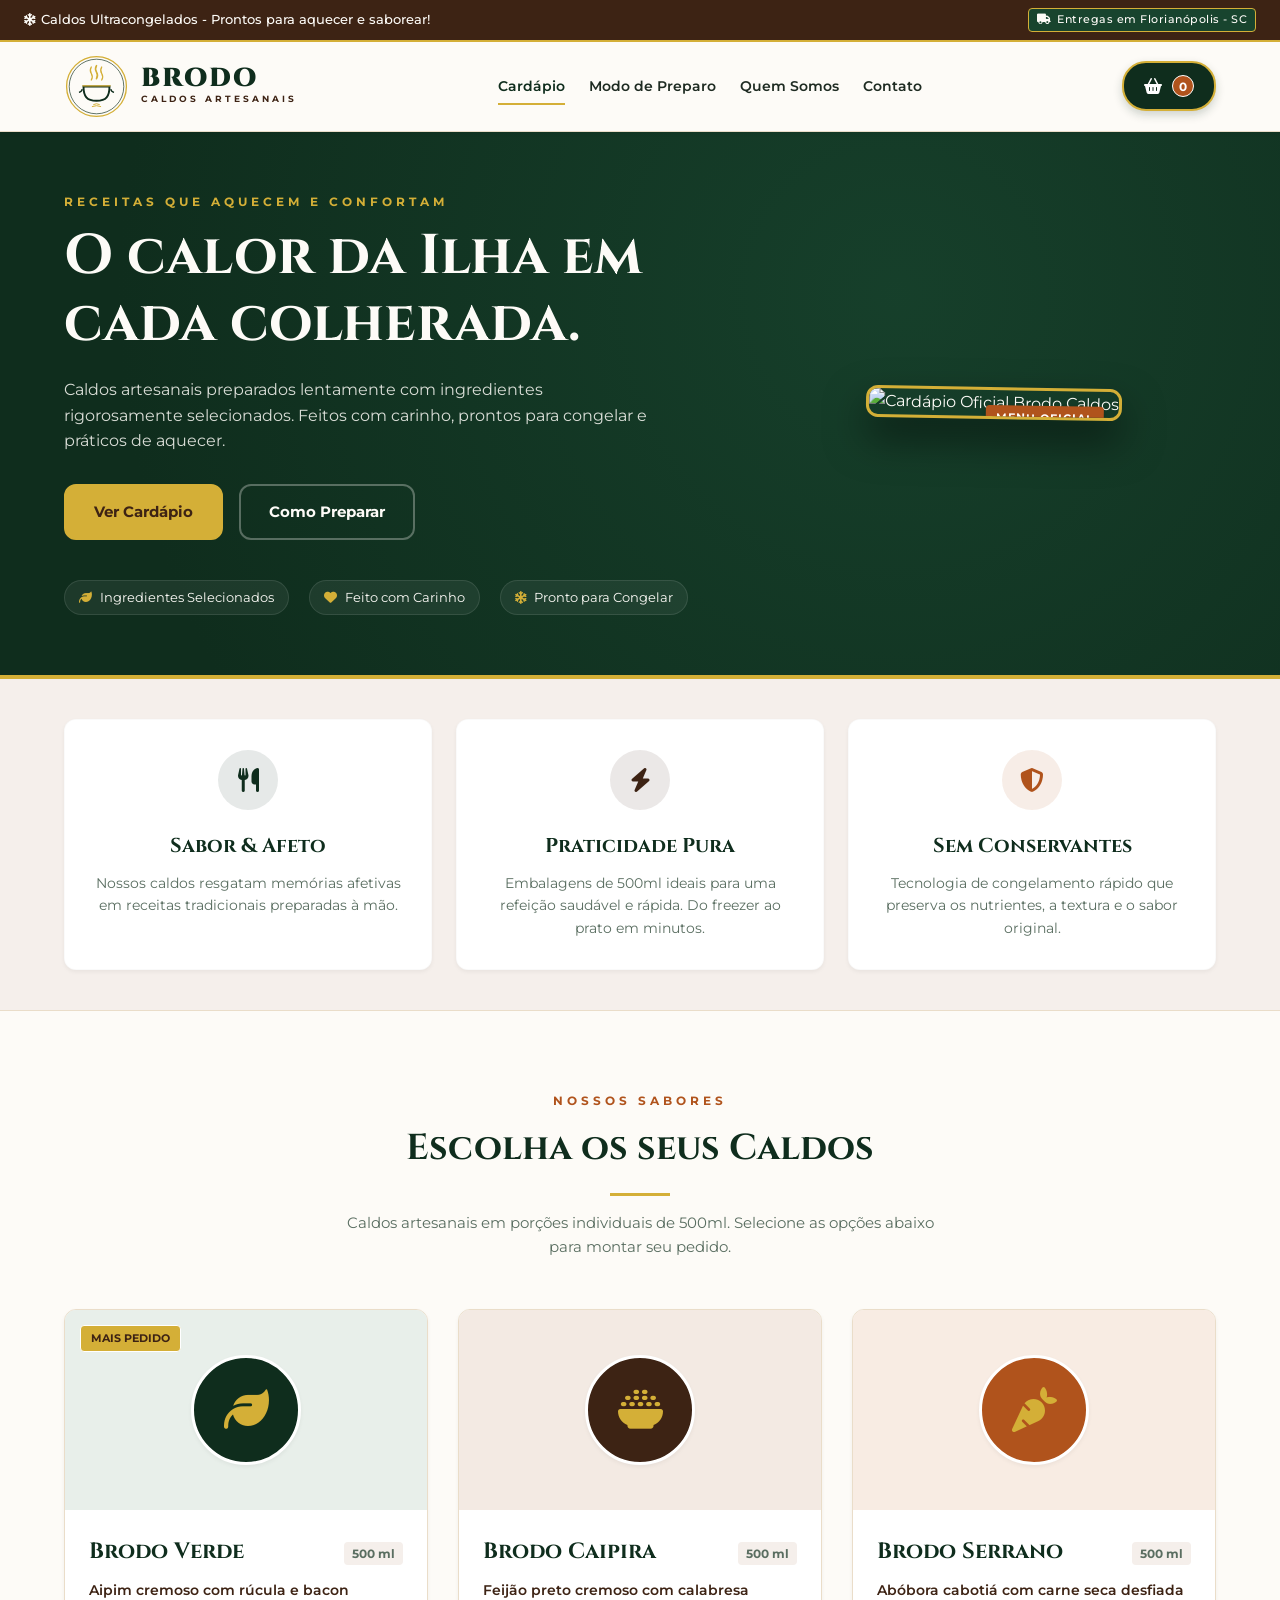
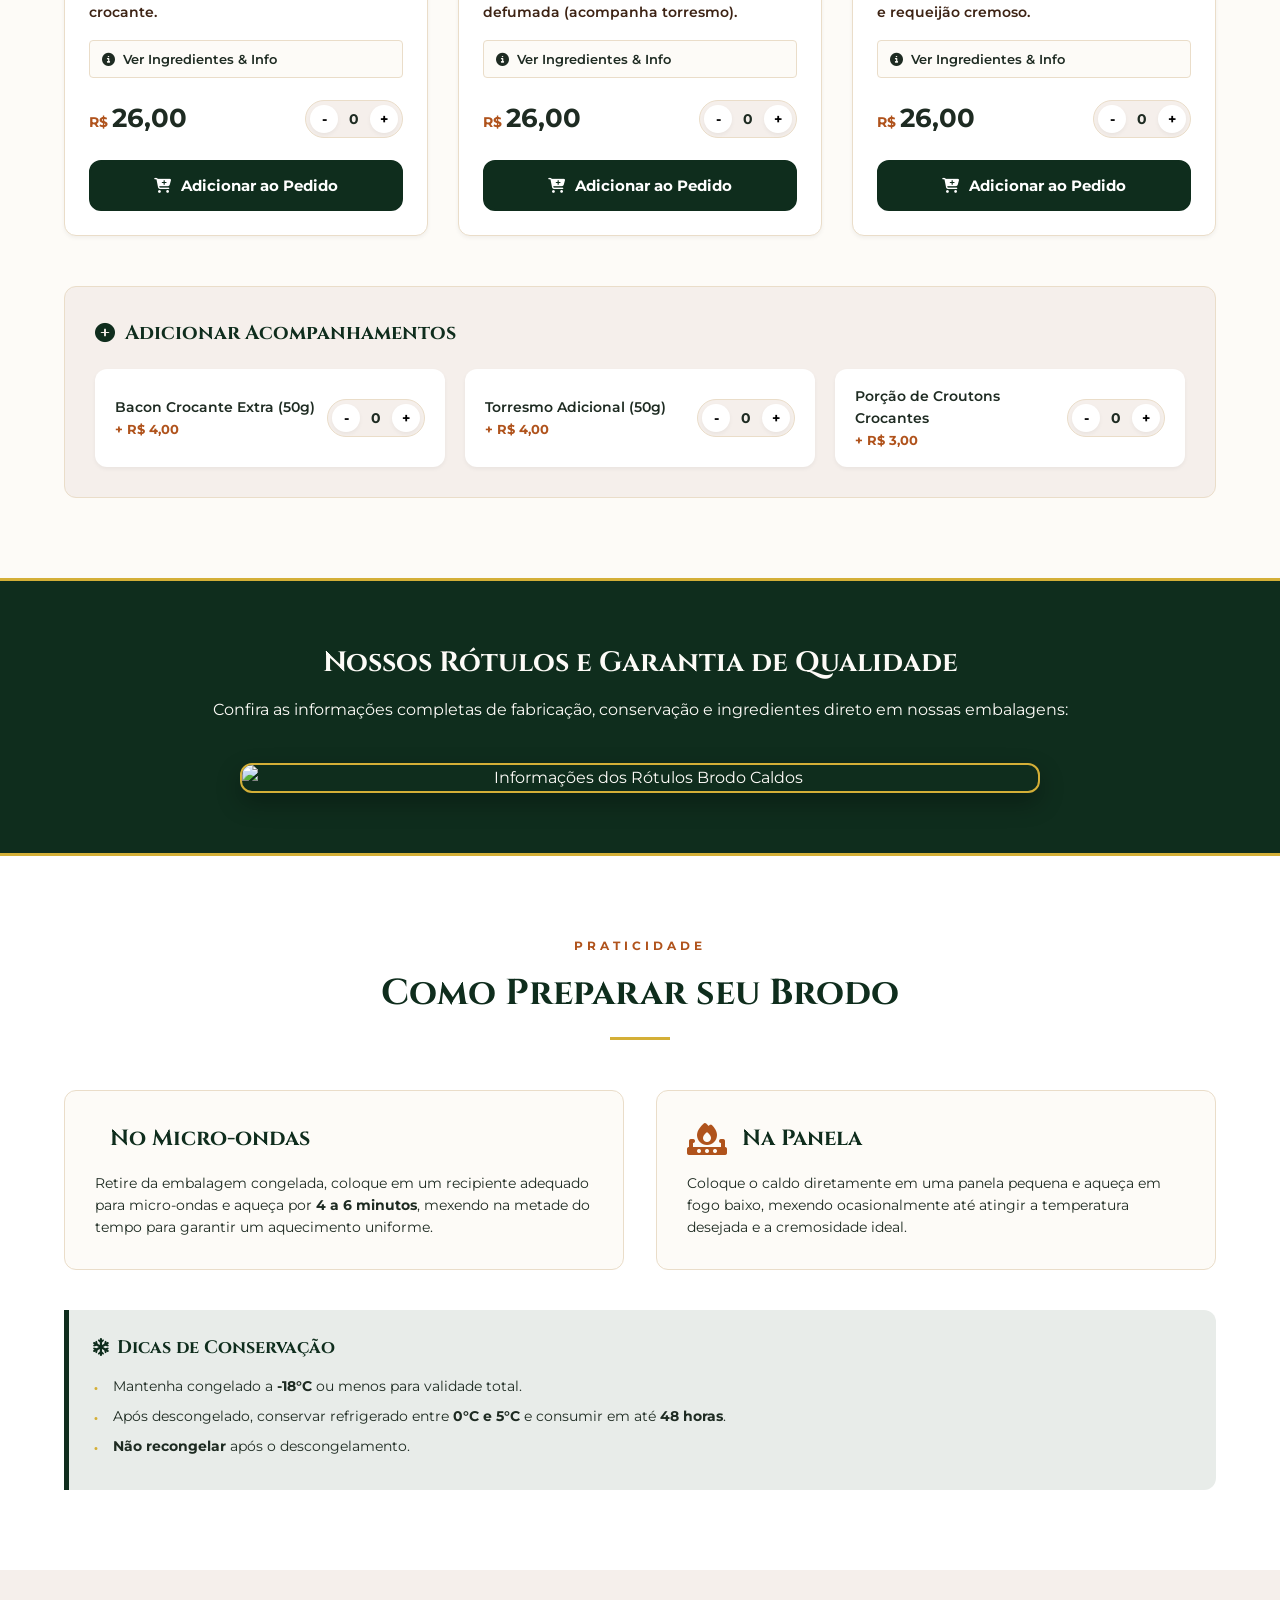
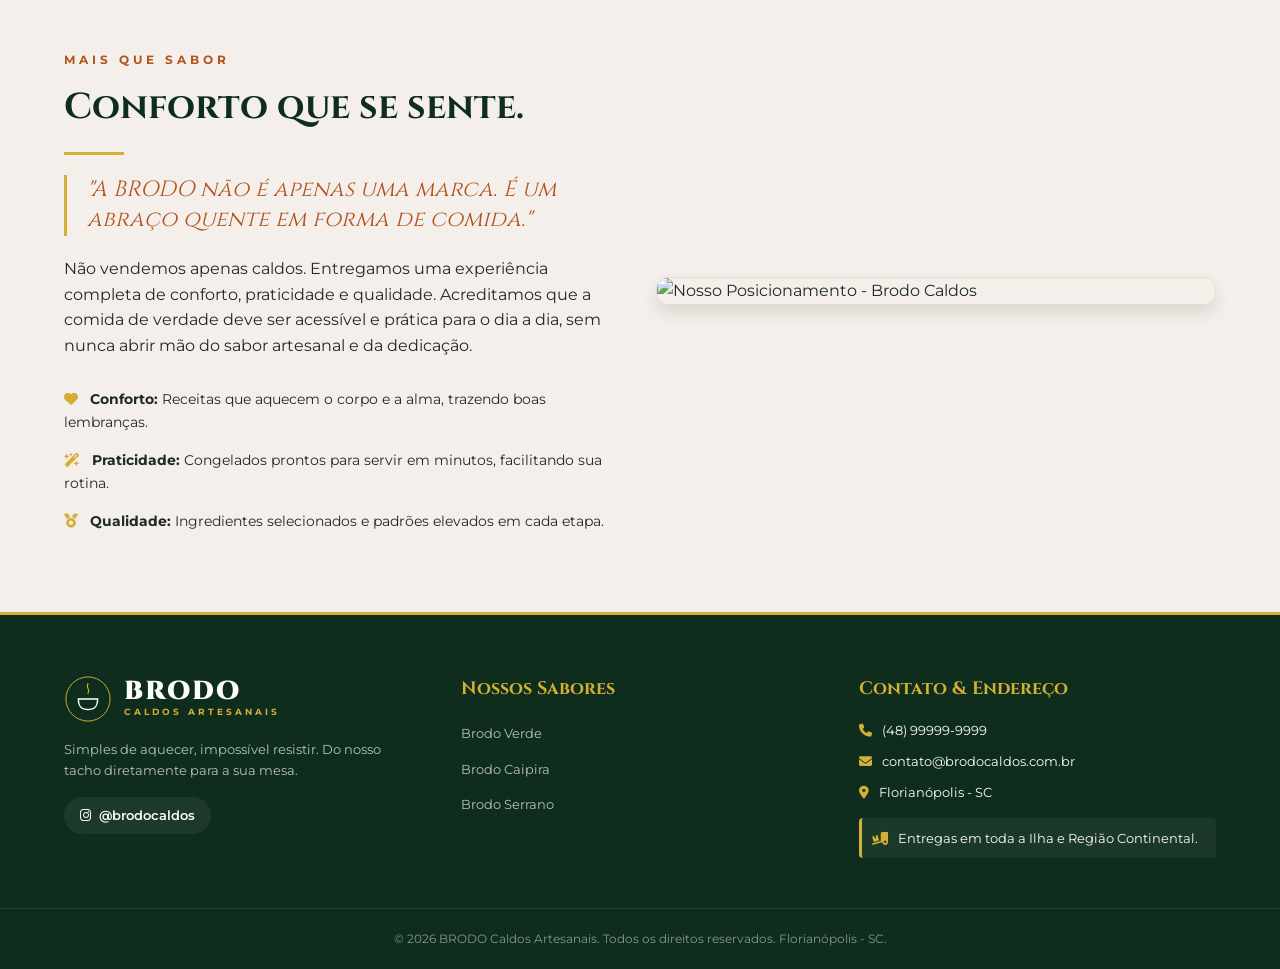
==== index.html @ f6fa57d0 "Add files via upload" ====
<!DOCTYPE html>
<html lang="pt-BR">
<head>
    <meta charset="UTF-8">
    <meta name="viewport" content="width=device-width, initial-scale=1.0">
    <meta name="description" content="BRODO Caldos Artesanais - O calor da Ilha em cada colherada. Faça seu pedido online e receba caldos deliciosos e artesanais em casa em Florianópolis/SC.">
    <title>BRODO | Caldos Artesanais - Pedidos via WhatsApp</title>
    
    <!-- Google Fonts: Cinzel para títulos elegantes e Montserrat para legibilidade -->
    <link rel="preconnect" href="https://fonts.googleapis.com">
    <link rel="preconnect" href="https://fonts.gstatic.com" crossorigin>
    <link href="https://fonts.googleapis.com/css2?family=Cinzel:wght@500;700;900&family=Montserrat:wght@300;400;500;600;700&display=swap" rel="stylesheet">
    
    <!-- Font Awesome Icons -->
    <link rel="stylesheet" href="https://cdnjs.cloudflare.com/ajax/libs/font-awesome/6.4.0/css/all.min.css">
    
    <!-- Custom CSS -->
    <link rel="stylesheet" href="style.css">
</head>
<body>

    <!-- Top Banner Informativo -->
    <div class="top-banner">
        <span><i class="fa-solid fa-snowflake"></i> Caldos Ultracongelados - Prontos para aquecer e saborear!</span>
        <span class="delivery-badge"><i class="fa-solid fa-truck"></i> Entregas em Florianópolis - SC</span>
    </div>

    <!-- Header Principal -->
    <header class="main-header">
        <div class="container header-container">
            <div class="logo-container">
                <!-- SVG Logo inspirado na Identidade Visual original -->
                <svg class="brand-logo-svg" viewBox="0 0 100 100" xmlns="http://www.w3.org/2000/svg">
                    <circle cx="50" cy="50" r="46" fill="none" stroke="#D4AF37" stroke-width="2"/>
                    <circle cx="50" cy="50" r="42" fill="none" stroke="#0F2D1D" stroke-width="1"/>
                    <!-- Desenho da tigela de sopa -->
                    <path d="M 30 50 Q 50 50 70 50 C 70 65 65 72 50 72 C 35 72 30 65 30 50 Z" fill="none" stroke="#0F2D1D" stroke-width="3"/>
                    <path d="M 28 48 L 72 48 Q 72 50 70 50 L 30 50 Q 28 50 28 48 Z" fill="#D4AF37"/>
                    <!-- Alças da tigela -->
                    <path d="M 28 54 A 6 6 0 0 1 23 59" fill="none" stroke="#0F2D1D" stroke-width="2"/>
                    <path d="M 72 54 A 6 6 0 0 0 77 59" fill="none" stroke="#0F2D1D" stroke-width="2"/>
                    <!-- Vapor da sopa -->
                    <path d="M 42 40 Q 45 35 42 30 Q 39 25 42 20" fill="none" stroke="#D4AF37" stroke-width="2" stroke-linecap="round"/>
                    <path d="M 50 38 Q 53 33 50 28 Q 47 23 50 18" fill="none" stroke="#D4AF37" stroke-width="2.5" stroke-linecap="round"/>
                    <path d="M 58 40 Q 61 35 58 30 Q 55 25 58 20" fill="none" stroke="#D4AF37" stroke-width="2" stroke-linecap="round"/>
                    <!-- Folhinhas de tempero embaixo da tigela -->
                    <path d="M 45 78 Q 50 75 55 78" fill="none" stroke="#D4AF37" stroke-width="1.5"/>
                    <path d="M 43 81 Q 50 78 57 81" fill="none" stroke="#D4AF37" stroke-width="1.5"/>
                </svg>
                <div class="brand-text">
                    <h1 class="brand-title">BRODO</h1>
                    <span class="brand-subtitle">CALDOS ARTESANAIS</span>
                </div>
            </div>
            <nav class="main-nav">
                <a href="#cardapio" class="nav-link active">Cardápio</a>
                <a href="#como-preparar" class="nav-link">Modo de Preparo</a>
                <a href="#nosso-posicionamento" class="nav-link">Quem Somos</a>
                <a href="#contato" class="nav-link">Contato</a>
            </nav>
            <div class="cart-trigger-container">
                <button id="cart-toggle-btn" class="cart-btn" aria-label="Abrir carrinho">
                    <i class="fa-solid fa-basket-shopping"></i>
                    <span class="cart-count" id="cart-badge-count">0</span>
                </button>
            </div>
        </div>
    </header>

    <!-- Hero Section -->
    <section class="hero-section">
        <div class="hero-overlay"></div>
        <div class="container hero-container">
            <div class="hero-content">
                <span class="hero-tag">RECEITAS QUE AQUECEM E CONFORTAM</span>
                <h2 class="hero-title">O calor da Ilha em cada colherada.</h2>
                <p class="hero-desc">Caldos artesanais preparados lentamente com ingredientes rigorosamente selecionados. Feitos com carinho, prontos para congelar e práticos de aquecer.</p>
                <div class="hero-actions">
                    <a href="#cardapio" class="btn btn-primary btn-large">Ver Cardápio</a>
                    <a href="#como-preparar" class="btn btn-secondary btn-large">Como Preparar</a>
                </div>
                <div class="hero-features">
                    <div class="feature-badge">
                        <i class="fa-solid fa-leaf"></i>
                        <span>Ingredientes Selecionados</span>
                    </div>
                    <div class="feature-badge">
                        <i class="fa-solid fa-heart"></i>
                        <span>Feito com Carinho</span>
                    </div>
                    <div class="feature-badge">
                        <i class="fa-solid fa-snowflake"></i>
                        <span>Pronto para Congelar</span>
                    </div>
                </div>
            </div>
            <div class="hero-image-wrapper">
                <!-- Exibe o lindo folheto do menu do projeto -->
                <div class="menu-flyer-card">
                    <img src="file_00000000af68720e82836302dfd579e9.png" alt="Cardápio Oficial Brodo Caldos" class="menu-flyer-img">
                    <div class="flyer-badge">Menu Oficial</div>
                </div>
            </div>
        </div>
    </section>

    <!-- Seção de Destaques Rápidos -->
    <section class="highlights-section">
        <div class="container grid-3">
            <div class="highlight-item">
                <div class="highlight-icon green">
                    <i class="fa-solid fa-utensils"></i>
                </div>
                <h3>Sabor & Afeto</h3>
                <p>Nossos caldos resgatam memórias afetivas em receitas tradicionais preparadas à mão.</p>
            </div>
            <div class="highlight-item">
                <div class="highlight-icon brown">
                    <i class="fa-solid fa-bolt"></i>
                </div>
                <h3>Praticidade Pura</h3>
                <p>Embalagens de 500ml ideais para uma refeição saudável e rápida. Do freezer ao prato em minutos.</p>
            </div>
            <div class="highlight-item">
                <div class="highlight-icon terracotta">
                    <i class="fa-solid fa-shield-halved"></i>
                </div>
                <h3>Sem Conservantes</h3>
                <p>Tecnologia de congelamento rápido que preserva os nutrientes, a textura e o sabor original.</p>
            </div>
        </div>
    </section>

    <!-- Cardápio Section -->
    <section id="cardapio" class="cardapio-section">
        <div class="container">
            <div class="section-header">
                <span class="section-subtitle">NOSSOS SABORES</span>
                <h2 class="section-title">Escolha os seus Caldos</h2>
                <div class="section-divider"></div>
                <p class="section-desc">Caldos artesanais em porções individuais de 500ml. Selecione as opções abaixo para montar seu pedido.</p>
            </div>

            <!-- Lista de Produtos -->
            <div class="products-grid">
                
                <!-- PRODUTO 1: BRODO VERDE -->
                <article class="product-card flavor-verde" id="product-verde">
                    <div class="product-badge">Mais Pedido</div>
                    <div class="product-image-container">
                        <!-- Imagem do caldo verde recortada a partir da folha do menu ou placeholder estilizado -->
                        <div class="soup-bowl-circle verde">
                            <i class="fa-solid fa-leaf"></i>
                        </div>
                    </div>
                    <div class="product-content">
                        <div class="product-header">
                            <h3 class="product-title">Brodo Verde</h3>
                            <span class="product-volume">500 ml</span>
                        </div>
                        <p class="product-tagline">Aipim cremoso com rúcula e bacon crocante.</p>
                        
                        <div class="accordion-info">
                            <details>
                                <summary><i class="fa-solid fa-circle-info"></i> Ver Ingredientes & Info</summary>
                                <div class="details-content">
                                    <p><strong>Ingredientes:</strong> Aipim, rúcula, bacon, cebola, alho, caldo de legumes, creme de leite, manteiga, sal, pimenta-do-reino e noz-moscada.</p>
                                    <p class="allergen-warning"><strong>ALÉRGICOS:</strong> Contém leite e derivados. Pode conter glúten, soja e aipo.</p>
                                </div>
                            </details>
                        </div>

                        <div class="product-footer">
                            <div class="product-price">
                                <span class="currency">R$</span>
                                <span class="price-value" id="price-value-verde">26,00</span>
                            </div>
                            <div class="quantity-selector-container">
                                <button class="qty-btn minus" onclick="changeQuantity('verde', -1)" aria-label="Diminuir quantidade">-</button>
                                <span class="qty-display" id="qty-verde">0</span>
                                <button class="qty-btn plus" onclick="changeQuantity('verde', 1)" aria-label="Aumentar quantidade">+</button>
                            </div>
                        </div>
                        <button class="btn btn-add-cart btn-block" onclick="addToCart('verde')" id="btn-add-verde">
                            <i class="fa-solid fa-cart-plus"></i> Adicionar ao Pedido
                        </button>
                    </div>
                </article>

                <!-- PRODUTO 2: BRODO CAIPIRA -->
                <article class="product-card flavor-caipira" id="product-caipira">
                    <div class="product-image-container">
                        <div class="soup-bowl-circle caipira">
                            <i class="fa-solid fa-bowl-rice"></i>
                        </div>
                    </div>
                    <div class="product-content">
                        <div class="product-header">
                            <h3 class="product-title">Brodo Caipira</h3>
                            <span class="product-volume">500 ml</span>
                        </div>
                        <p class="product-tagline">Feijão preto cremoso com calabresa defumada (acompanha torresmo).</p>
                        
                        <div class="accordion-info">
                            <details>
                                <summary><i class="fa-solid fa-circle-info"></i> Ver Ingredientes & Info</summary>
                                <div class="details-content">
                                    <p><strong>Ingredientes:</strong> Feijão preto, calabresa defumada, bacon, cebola, alho, caldo de feijão, sal, louro e cheiro-verde. Acompanha pacote com torresmo crocante.</p>
                                    <p class="allergen-warning"><strong>ALÉRGICOS:</strong> Pode conter glúten, soja e aipo.</p>
                                </div>
                            </details>
                        </div>

                        <div class="product-footer">
                            <div class="product-price">
                                <span class="currency">R$</span>
                                <span class="price-value" id="price-value-caipira">26,00</span>
                            </div>
                            <div class="quantity-selector-container">
                                <button class="qty-btn minus" onclick="changeQuantity('caipira', -1)" aria-label="Diminuir quantidade">-</button>
                                <span class="qty-display" id="qty-caipira">0</span>
                                <button class="qty-btn plus" onclick="changeQuantity('caipira', 1)" aria-label="Aumentar quantidade">+</button>
                            </div>
                        </div>
                        <button class="btn btn-add-cart btn-block" onclick="addToCart('caipira')" id="btn-add-caipira">
                            <i class="fa-solid fa-cart-plus"></i> Adicionar ao Pedido
                        </button>
                    </div>
                </article>

                <!-- PRODUTO 3: BRODO SERRANO -->
                <article class="product-card flavor-serrano" id="product-serrano">
                    <div class="product-image-container">
                        <div class="soup-bowl-circle serrano">
                            <i class="fa-solid fa-carrot"></i>
                        </div>
                    </div>
                    <div class="product-content">
                        <div class="product-header">
                            <h3 class="product-title">Brodo Serrano</h3>
                            <span class="product-volume">500 ml</span>
                        </div>
                        <p class="product-tagline">Abóbora cabotiá com carne seca desfiada e requeijão cremoso.</p>
                        
                        <div class="accordion-info">
                            <details>
                                <summary><i class="fa-solid fa-circle-info"></i> Ver Ingredientes & Info</summary>
                                <div class="details-content">
                                    <p><strong>Ingredientes:</strong> Abóbora cabotiá, carne seca, cebola, alho, requeijão cremoso, manteiga, sal, pimenta-do-reino e noz-moscada.</p>
                                    <p class="allergen-warning"><strong>ALÉRGICOS:</strong> Contém leite e derivados. Pode conter glúten, soja e aipo.</p>
                                </div>
                            </details>
                        </div>

                        <div class="product-footer">
                            <div class="product-price">
                                <span class="currency">R$</span>
                                <span class="price-value" id="price-value-serrano">26,00</span>
                            </div>
                            <div class="quantity-selector-container">
                                <button class="qty-btn minus" onclick="changeQuantity('serrano', -1)" aria-label="Diminuir quantidade">-</button>
                                <span class="qty-display" id="qty-serrano">0</span>
                                <button class="qty-btn plus" onclick="changeQuantity('serrano', 1)" aria-label="Aumentar quantidade">+</button>
                            </div>
                        </div>
                        <button class="btn btn-add-cart btn-block" onclick="addToCart('serrano')" id="btn-add-serrano">
                            <i class="fa-solid fa-cart-plus"></i> Adicionar ao Pedido
                        </button>
                    </div>
                </article>

            </div>

            <!-- Acompanhamentos Extra -->
            <div class="extras-container">
                <h3 class="extras-title"><i class="fa-solid fa-circle-plus"></i> Adicionar Acompanhamentos</h3>
                <div class="extras-grid">
                    <div class="extra-item">
                        <div class="extra-info">
                            <span class="extra-name">Bacon Crocante Extra (50g)</span>
                            <span class="extra-price">+ R$ 4,00</span>
                        </div>
                        <div class="quantity-selector-container">
                            <button class="qty-btn minus" onclick="changeExtraQuantity('bacon', -1)">-</button>
                            <span class="qty-display" id="qty-extra-bacon">0</span>
                            <button class="qty-btn plus" onclick="changeExtraQuantity('bacon', 1)">+</button>
                        </div>
                    </div>
                    <div class="extra-item">
                        <div class="extra-info">
                            <span class="extra-name">Torresmo Adicional (50g)</span>
                            <span class="extra-price">+ R$ 4,00</span>
                        </div>
                        <div class="quantity-selector-container">
                            <button class="qty-btn minus" onclick="changeExtraQuantity('torresmo', -1)">-</button>
                            <span class="qty-display" id="qty-extra-torresmo">0</span>
                            <button class="qty-btn plus" onclick="changeExtraQuantity('torresmo', 1)">+</button>
                        </div>
                    </div>
                    <div class="extra-item">
                        <div class="extra-info">
                            <span class="extra-name">Porção de Croutons Crocantes</span>
                            <span class="extra-price">+ R$ 3,00</span>
                        </div>
                        <div class="quantity-selector-container">
                            <button class="qty-btn minus" onclick="changeExtraQuantity('croutons', -1)">-</button>
                            <span class="qty-display" id="qty-extra-croutons">0</span>
                            <button class="qty-btn plus" onclick="changeExtraQuantity('croutons', 1)">+</button>
                        </div>
                    </div>
                </div>
            </div>
        </div>
    </section>

    <!-- Banner de Rótulo Completo -->
    <section class="banner-labels-section">
        <div class="container text-center">
            <h2 class="labels-section-title">Nossos Rótulos e Garantia de Qualidade</h2>
            <p>Confira as informações completas de fabricação, conservação e ingredientes direto em nossas embalagens:</p>
            <div class="labels-img-container">
                <img src="file_000000005724720e8471ec11d17ee8c4.png" alt="Informações dos Rótulos Brodo Caldos" class="labels-large-img">
            </div>
        </div>
    </section>

    <!-- Modo de Preparo Section -->
    <section id="como-preparar" class="preparo-section">
        <div class="container">
            <div class="section-header">
                <span class="section-subtitle">PRATICIDADE</span>
                <h2 class="section-title">Como Preparar seu Brodo</h2>
                <div class="section-divider"></div>
            </div>
            
            <div class="grid-2 preparo-grid">
                <div class="preparo-card">
                    <div class="preparo-header">
                        <i class="fa-solid fa-microchip-play preparo-icon"></i>
                        <h3>No Micro-ondas</h3>
                    </div>
                    <p class="preparo-desc">Retire da embalagem congelada, coloque em um recipiente adequado para micro-ondas e aqueça por <strong>4 a 6 minutos</strong>, mexendo na metade do tempo para garantir um aquecimento uniforme.</p>
                </div>
                <div class="preparo-card">
                    <div class="preparo-header">
                        <i class="fa-solid fa-fire-burner preparo-icon"></i>
                        <h3>Na Panela</h3>
                    </div>
                    <p class="preparo-desc">Coloque o caldo diretamente em uma panela pequena e aqueça em fogo baixo, mexendo ocasionalmente até atingir a temperatura desejada e a cremosidade ideal.</p>
                </div>
            </div>

            <div class="conservacao-box">
                <h4><i class="fa-solid fa-snowflake"></i> Dicas de Conservação</h4>
                <ul>
                    <li>Mantenha congelado a <strong>-18°C</strong> ou menos para validade total.</li>
                    <li>Após descongelado, conservar refrigerado entre <strong>0°C e 5°C</strong> e consumir em até <strong>48 horas</strong>.</li>
                    <li><strong>Não recongelar</strong> após o descongelamento.</li>
                </ul>
            </div>
        </div>
    </section>

    <!-- Nosso Posicionamento Section (Quem Somos) -->
    <section id="nosso-posicionamento" class="posicionamento-section">
        <div class="container grid-2 align-center">
            <div class="posicionamento-text">
                <span class="section-subtitle">MAIS QUE SABOR</span>
                <h2 class="section-title">Conforto que se sente.</h2>
                <div class="section-divider left"></div>
                <blockquote>
                    "A BRODO não é apenas uma marca. É um abraço quente em forma de comida."
                </blockquote>
                <p>Não vendemos apenas caldos. Entregamos uma experiência completa de conforto, praticidade e qualidade. Acreditamos que a comida de verdade deve ser acessível e prática para o dia a dia, sem nunca abrir mão do sabor artesanal e da dedicação.</p>
                
                <div class="posicionamento-pilares">
                    <div class="pilar">
                        <i class="fa-solid fa-heart"></i>
                        <strong>Conforto:</strong> Receitas que aquecem o corpo e a alma, trazendo boas lembranças.
                    </div>
                    <div class="pilar">
                        <i class="fa-solid fa-wand-magic-sparkles"></i>
                        <strong>Praticidade:</strong> Congelados prontos para servir em minutos, facilitando sua rotina.
                    </div>
                    <div class="pilar">
                        <i class="fa-solid fa-medal"></i>
                        <strong>Qualidade:</strong> Ingredientes selecionados e padrões elevados em cada etapa.
                    </div>
                </div>
            </div>
            <div class="posicionamento-image-container">
                <img src="file_000000002c94720e82618d7811e82ec4.png" alt="Nosso Posicionamento - Brodo Caldos" class="brand-book-page-img">
            </div>
        </div>
    </section>

    <!-- Footer / Contato -->
    <footer id="contato" class="main-footer">
        <div class="container footer-grid">
            <div class="footer-brand">
                <div class="logo-container">
                    <svg class="brand-logo-svg small" viewBox="0 0 100 100">
                        <circle cx="50" cy="50" r="46" fill="none" stroke="#D4AF37" stroke-width="2"/>
                        <path d="M 30 50 Q 50 50 70 50 C 70 65 65 72 50 72 C 35 72 30 65 30 50 Z" fill="none" stroke="#ffffff" stroke-width="3"/>
                        <path d="M 50 38 Q 53 33 50 28 Q 47 23 50 18" fill="none" stroke="#D4AF37" stroke-width="2.5" stroke-linecap="round"/>
                    </svg>
                    <div class="brand-text">
                        <h4 class="brand-title text-white">BRODO</h4>
                        <span class="brand-subtitle text-gold">CALDOS ARTESANAIS</span>
                    </div>
                </div>
                <p class="footer-about">Simples de aquecer, impossível resistir. Do nosso tacho diretamente para a sua mesa.</p>
                <div class="social-links">
                    <a href="https://instagram.com/brodocaldos" target="_blank" aria-label="Instagram"><i class="fa-brands fa-instagram"></i> @brodocaldos</a>
                </div>
            </div>
            
            <div class="footer-links">
                <h4>Nossos Sabores</h4>
                <ul>
                    <li><a href="#cardapio">Brodo Verde</a></li>
                    <li><a href="#cardapio">Brodo Caipira</a></li>
                    <li><a href="#cardapio">Brodo Serrano</a></li>
                </ul>
            </div>

            <div class="footer-contact">
                <h4>Contato & Endereço</h4>
                <p><i class="fa-solid fa-phone text-gold"></i> (48) 99999-9999</p>
                <p><i class="fa-solid fa-envelope text-gold"></i> contato@brodocaldos.com.br</p>
                <p><i class="fa-solid fa-location-dot text-gold"></i> Florianópolis - SC</p>
                <p class="footer-taxa-info"><i class="fa-solid fa-truck-ramp-box text-gold"></i> Entregas em toda a Ilha e Região Continental.</p>
            </div>
        </div>
        <div class="footer-bottom">
            <p>&copy; 2026 BRODO Caldos Artesanais. Todos os direitos reservados. Florianópolis - SC.</p>
        </div>
    </footer>

    <!-- CARRINHO LATERAL (DRAWER) -->
    <div id="cart-drawer" class="cart-drawer">
        <div class="cart-drawer-overlay" onclick="toggleCartDrawer()"></div>
        <div class="cart-drawer-content">
            <div class="cart-drawer-header">
                <h3>Seu Pedido</h3>
                <button class="close-cart-btn" onclick="toggleCartDrawer()" aria-label="Fechar carrinho">&times;</button>
            </div>
            
            <div class="cart-drawer-body">
                <!-- Lista de Itens no Carrinho -->
                <div id="cart-items-list" class="cart-items-list">
                    <!-- Gerado dinamicamente via JS -->
                    <div class="empty-cart-message">
                        <i class="fa-solid fa-basket-shopping"></i>
                        <p>Seu carrinho está vazio.</p>
                        <a href="#cardapio" class="btn btn-primary" onclick="toggleCartDrawer()">Escolher Caldos</a>
                    </div>
                </div>

                <!-- Resumo de Valores -->
                <div class="cart-summary" id="cart-summary-section" style="display: none;">
                    <div class="summary-row">
                        <span>Subtotal dos Caldos</span>
                        <span id="summary-subtotal">R$ 0,00</span>
                    </div>
                    <div class="summary-row" id="summary-extras-row" style="display: none;">
                        <span>Acompanhamentos</span>
                        <span id="summary-extras">R$ 0,00</span>
                    </div>
                    <div class="summary-row delivery-row">
                        <span>Taxa de Entrega</span>
                        <span id="summary-delivery-tax" class="text-gold">A combinar</span>
                    </div>
                    <div class="summary-row total-row">
                        <span>Total Geral</span>
                        <span id="summary-total" class="text-white">R$ 0,00</span>
                    </div>
                    
                    <!-- Desconto no Pix -->
                    <div class="pix-discount-notice">
                        <i class="fa-solid fa-percent text-gold"></i> Pague com Pix e ganhe 5% de desconto! (Valor final: <strong id="pix-total">R$ 0,00</strong>)
                    </div>
                </div>

                <!-- Formulário de Checkout -->
                <form id="checkout-form" class="checkout-form" style="display: none;" onsubmit="submitOrder(event)">
                    <h4>Informações do Pedido</h4>
                    
                    <div class="form-group">
                        <label for="client-name">Seu Nome *</label>
                        <input type="text" id="client-name" class="form-control" required placeholder="Digite seu nome completo">
                    </div>

                    <div class="form-group">
                        <label for="client-phone">WhatsApp de Contato *</label>
                        <input type="tel" id="client-phone" class="form-control" required placeholder="(48) 99999-9999">
                    </div>

                    <div class="form-group">
                        <label>Tipo de Retirada/Entrega *</label>
                        <div class="radio-group-toggle">
                            <input type="radio" id="delivery-type-delivery" name="delivery-type" value="delivery" checked onchange="toggleDeliveryFields(true)">
                            <label for="delivery-type-delivery"><i class="fa-solid fa-truck"></i> Delivery</label>
                            
                            <input type="radio" id="delivery-type-pickup" name="delivery-type" value="pickup" onchange="toggleDeliveryFields(false)">
                            <label for="delivery-type-pickup"><i class="fa-solid fa-store"></i> Retirada</label>
                        </div>
                    </div>

                    <!-- Campos de Endereço (Ocultados se for Retirada) -->
                    <div id="address-fields" class="address-fields">
                        <div class="form-group">
                            <label for="address-street">Rua e Número *</label>
                            <input type="text" id="address-street" class="form-control" placeholder="Rua das Palmeiras, 123">
                        </div>
                        <div class="form-row">
                            <div class="form-group col-6">
                                <label for="address-bairro">Bairro *</label>
                                <input type="text" id="address-bairro" class="form-control" placeholder="Centro">
                            </div>
                            <div class="form-group col-6">
                                <label for="address-complement">Complemento</label>
                                <input type="text" id="address-complement" class="form-control" placeholder="Apto 202">
                            </div>
                        </div>
                        <div class="form-group">
                            <label for="address-ref">Ponto de Referência</label>
                            <input type="text" id="address-ref" class="form-control" placeholder="Próximo ao supermercado X">
                        </div>
                    </div>

                    <!-- Campo de Retirada Informativo -->
                    <div id="pickup-info" class="pickup-info" style="display: none;">
                        <p><i class="fa-solid fa-location-dot text-gold"></i> <strong>Endereço para Retirada:</strong></p>
                        <p class="pickup-address">Centro, Florianópolis - SC.<br><span class="pickup-note">O endereço completo e horário para retirada serão informados após a confirmação do pedido no WhatsApp.</span></p>
                    </div>

                    <div class="form-group">
                        <label for="payment-method">Forma de Pagamento *</label>
                        <select id="payment-method" class="form-control" required onchange="handlePaymentChange()">
                            <option value="pix">Pix (5% Desconto)</option>
                            <option value="credito">Cartão de Crédito</option>
                            <option value="debito">Cartão de Débito</option>
                            <option value="dinheiro">Dinheiro</option>
                        </select>
                    </div>

                    <!-- Campo de Troco se for Dinheiro -->
                    <div id="troco-field" class="form-group" style="display: none;">
                        <label for="troco-value">Precisa de troco para quanto?</label>
                        <input type="text" id="troco-value" class="form-control" placeholder="Ex: R$ 100,00">
                    </div>

                    <div class="form-group">
                        <label for="order-notes">Observações do Pedido</label>
                        <textarea id="order-notes" class="form-control" rows="2" placeholder="Ex: Tirar coentro, embalar separado, etc."></textarea>
                    </div>

                    <button type="submit" class="btn btn-whatsapp-submit btn-block">
                        <i class="fa-brands fa-whatsapp"></i> Finalizar Pedido pelo WhatsApp
                    </button>
                </form>
            </div>
        </div>
    </div>

    <!-- Script principal -->
    <script src="app.js"></script>
</body>
</html>
---- style.css ----
/* CSS Principal - Brodo Caldos Artesanais */

/* 1. Definição do Sistema de Design (Tokens de Estilo) */
:root {
    --color-moss-green: #0F2D1D;
    --color-moss-green-rgb: 15, 45, 29;
    --color-moss-green-light: #18442E;
    
    --color-brown: #3D2314;
    --color-brown-light: #4E2F1C;
    
    --color-terracotta: #B0531C;
    --color-terracotta-light: #C76426;
    
    --color-cream-light: #FDFBF7;
    --color-cream-medium: #F5EFEB;
    --color-cream-dark: #EADDC9;
    
    --color-gold: #D4AF37;
    --color-gold-light: #E6C555;
    
    --color-text-dark: #1E2B22;
    --color-text-muted: #5A6E61;
    --color-white: #FFFFFF;
    
    --font-titles: 'Cinzel', serif;
    --font-body: 'Montserrat', sans-serif;
    
    --shadow-sm: 0 2px 4px rgba(0,0,0,0.05);
    --shadow-md: 0 8px 16px rgba(0,0,0,0.1);
    --shadow-lg: 0 16px 32px rgba(15, 45, 29, 0.15);
    
    --transition-smooth: all 0.3s cubic-bezier(0.4, 0, 0.2, 1);
    
    --border-radius-sm: 4px;
    --border-radius-md: 12px;
    --border-radius-lg: 24px;
    --border-radius-circle: 50%;
}

/* 2. Reset & Estilos Globais */
* {
    box-sizing: border-box;
    margin: 0;
    padding: 0;
}

html {
    scroll-behavior: smooth;
}

body {
    font-family: var(--font-body);
    background-color: var(--color-cream-light);
    color: var(--color-text-dark);
    line-height: 1.6;
    overflow-x: hidden;
}

.container {
    width: 100%;
    max-width: 1200px;
    margin: 0 auto;
    padding: 0 24px;
}

img {
    max-width: 100%;
    height: auto;
    display: block;
}

a {
    color: inherit;
    text-decoration: none;
    transition: var(--transition-smooth);
}

button {
    cursor: pointer;
    font-family: var(--font-body);
    border: none;
    outline: none;
    background: none;
    transition: var(--transition-smooth);
}

/* 3. Grid & Utilidades Layout */
.grid-2 {
    display: grid;
    grid-template-columns: 1fr;
    gap: 32px;
}

.grid-3 {
    display: grid;
    grid-template-columns: 1fr;
    gap: 24px;
}

.align-center {
    align-items: center;
}

.text-center {
    text-align: center;
}

.text-white { color: var(--color-white) !important; }
.text-gold { color: var(--color-gold) !important; }

/* 4. Top Banner */
.top-banner {
    background-color: var(--color-brown);
    color: var(--color-cream-light);
    font-size: 13px;
    font-weight: 500;
    padding: 8px 24px;
    display: flex;
    justify-content: space-between;
    align-items: center;
    flex-wrap: wrap;
    gap: 8px;
    border-bottom: 2px solid var(--color-gold);
    z-index: 100;
    position: relative;
}

.top-banner span {
    display: flex;
    align-items: center;
    gap: 6px;
}

.delivery-badge {
    background-color: var(--color-moss-green-light);
    padding: 2px 8px;
    border-radius: 4px;
    font-size: 11px;
    letter-spacing: 0.5px;
    border: 1px solid var(--color-gold);
}

/* 5. Header */
.main-header {
    background-color: rgba(253, 251, 247, 0.95);
    backdrop-filter: blur(10px);
    border-bottom: 1px solid var(--color-cream-dark);
    position: sticky;
    top: 0;
    z-index: 99;
    padding: 12px 0;
    box-shadow: var(--shadow-sm);
}

.header-container {
    display: flex;
    justify-content: space-between;
    align-items: center;
}

.logo-container {
    display: flex;
    align-items: center;
    gap: 12px;
}

.brand-logo-svg {
    width: 65px;
    height: 65px;
}

.brand-logo-svg.small {
    width: 48px;
    height: 48px;
}

.brand-text {
    display: flex;
    flex-direction: column;
}

.brand-title {
    font-family: var(--font-titles);
    font-size: 26px;
    font-weight: 900;
    letter-spacing: 2px;
    color: var(--color-moss-green);
    line-height: 1;
}

.brand-subtitle {
    font-size: 9px;
    font-weight: 700;
    letter-spacing: 3px;
    color: var(--color-brown);
}

.main-nav {
    display: none; /* Mobile first: oculto por padrão */
    gap: 24px;
}

.nav-link {
    font-size: 14px;
    font-weight: 600;
    color: var(--color-text-dark);
    padding: 8px 0;
    position: relative;
}

.nav-link:hover, .nav-link.active {
    color: var(--color-moss-green);
}

.nav-link::after {
    content: '';
    position: absolute;
    bottom: 0;
    left: 0;
    width: 0;
    height: 2px;
    background-color: var(--color-gold);
    transition: var(--transition-smooth);
}

.nav-link:hover::after, .nav-link.active::after {
    width: 100%;
}

.cart-btn {
    background-color: var(--color-moss-green);
    color: var(--color-white);
    padding: 12px 20px;
    border-radius: var(--border-radius-lg);
    font-size: 16px;
    display: flex;
    align-items: center;
    gap: 10px;
    border: 2px solid var(--color-gold);
    box-shadow: 0 4px 10px rgba(15, 45, 29, 0.2);
}

.cart-btn:hover {
    background-color: var(--color-moss-green-light);
    transform: translateY(-2px);
    box-shadow: 0 6px 15px rgba(15, 45, 29, 0.3);
}

.cart-count {
    background-color: var(--color-terracotta);
    color: var(--color-white);
    font-size: 12px;
    font-weight: 700;
    width: 22px;
    height: 22px;
    border-radius: var(--border-radius-circle);
    display: flex;
    align-items: center;
    justify-content: center;
    border: 1px solid var(--color-white);
}

/* 6. Hero Section */
.hero-section {
    position: relative;
    background-color: var(--color-moss-green);
    color: var(--color-cream-light);
    padding: 60px 0;
    overflow: hidden;
    border-bottom: 4px solid var(--color-gold);
}

.hero-overlay {
    position: absolute;
    top: 0;
    left: 0;
    width: 100%;
    height: 100%;
    background: radial-gradient(circle at 70% 30%, rgba(24, 68, 46, 0.8) 0%, rgba(15, 45, 29, 0.98) 80%);
    z-index: 1;
}

.hero-container {
    position: relative;
    z-index: 2;
    display: grid;
    grid-template-columns: 1fr;
    gap: 40px;
    align-items: center;
}

.hero-content {
    display: flex;
    flex-direction: column;
    justify-content: center;
}

.hero-tag {
    font-size: 12px;
    font-weight: 700;
    letter-spacing: 4px;
    color: var(--color-gold);
    margin-bottom: 12px;
}

.hero-title {
    font-family: var(--font-titles);
    font-size: 38px;
    line-height: 1.2;
    font-weight: 700;
    margin-bottom: 20px;
}

.hero-desc {
    font-size: 16px;
    color: rgba(253, 251, 247, 0.85);
    margin-bottom: 30px;
    max-width: 600px;
}

.hero-actions {
    display: flex;
    gap: 16px;
    flex-wrap: wrap;
    margin-bottom: 40px;
}

.btn {
    display: inline-flex;
    align-items: center;
    justify-content: center;
    padding: 14px 28px;
    border-radius: var(--border-radius-md);
    font-size: 15px;
    font-weight: 700;
    text-align: center;
    border: 2px solid transparent;
}

.btn-primary {
    background-color: var(--color-gold);
    color: var(--color-brown);
    border-color: var(--color-gold);
}

.btn-primary:hover {
    background-color: var(--color-gold-light);
    border-color: var(--color-gold-light);
    transform: translateY(-2px);
}

.btn-secondary {
    background-color: transparent;
    color: var(--color-cream-light);
    border-color: rgba(253, 251, 247, 0.3);
}

.btn-secondary:hover {
    background-color: rgba(253, 251, 247, 0.1);
    border-color: var(--color-cream-light);
    transform: translateY(-2px);
}

.btn-block {
    display: flex;
    width: 100%;
}

.hero-features {
    display: flex;
    gap: 20px;
    flex-wrap: wrap;
}

.feature-badge {
    display: flex;
    align-items: center;
    gap: 8px;
    font-size: 13px;
    color: var(--color-cream-light);
    background-color: rgba(255,255,255,0.06);
    padding: 6px 14px;
    border-radius: 30px;
    border: 1px solid rgba(255,255,255,0.1);
}

.feature-badge i {
    color: var(--color-gold);
}

.hero-image-wrapper {
    display: flex;
    justify-content: center;
    align-items: center;
}

.menu-flyer-card {
    position: relative;
    border-radius: var(--border-radius-md);
    overflow: hidden;
    box-shadow: 0 20px 40px rgba(0,0,0,0.5);
    border: 3px solid var(--color-gold);
    transform: rotate(1deg);
    transition: var(--transition-smooth);
    max-width: 420px;
}

.menu-flyer-card:hover {
    transform: rotate(0deg) scale(1.02);
    box-shadow: 0 25px 50px rgba(0,0,0,0.6);
}

.menu-flyer-img {
    width: 100%;
    height: auto;
}

.flyer-badge {
    position: absolute;
    top: 15px;
    right: 15px;
    background-color: var(--color-terracotta);
    color: var(--color-white);
    font-size: 11px;
    font-weight: 700;
    padding: 4px 10px;
    border-radius: 4px;
    text-transform: uppercase;
    letter-spacing: 1px;
    box-shadow: 0 2px 4px rgba(0,0,0,0.2);
}

/* 7. Highlights Section */
.highlights-section {
    padding: 40px 0;
    background-color: var(--color-cream-medium);
    border-bottom: 1px solid var(--color-cream-dark);
}

.highlight-item {
    background-color: var(--color-white);
    padding: 30px;
    border-radius: var(--border-radius-md);
    box-shadow: var(--shadow-sm);
    border: 1px solid rgba(0,0,0,0.02);
    transition: var(--transition-smooth);
    text-align: center;
}

.highlight-item:hover {
    transform: translateY(-5px);
    box-shadow: var(--shadow-md);
}

.highlight-icon {
    width: 60px;
    height: 60px;
    border-radius: var(--border-radius-circle);
    display: flex;
    align-items: center;
    justify-content: center;
    font-size: 24px;
    margin: 0 auto 20px auto;
}

.highlight-icon.green {
    background-color: rgba(15, 45, 29, 0.1);
    color: var(--color-moss-green);
}

.highlight-icon.brown {
    background-color: rgba(61, 35, 20, 0.1);
    color: var(--color-brown);
}

.highlight-icon.terracotta {
    background-color: rgba(176, 83, 28, 0.1);
    color: var(--color-terracotta);
}

.highlight-item h3 {
    font-family: var(--font-titles);
    font-size: 20px;
    font-weight: 700;
    margin-bottom: 10px;
    color: var(--color-moss-green);
}

.highlight-item p {
    font-size: 14px;
    color: var(--color-text-muted);
}

/* 8. Cardápio Section */
.cardapio-section {
    padding: 80px 0;
}

.section-header {
    text-align: center;
    margin-bottom: 50px;
}

.section-subtitle {
    font-size: 12px;
    font-weight: 700;
    letter-spacing: 4px;
    color: var(--color-terracotta);
    display: block;
    margin-bottom: 10px;
}

.section-title {
    font-family: var(--font-titles);
    font-size: 36px;
    font-weight: 700;
    color: var(--color-moss-green);
}

.section-divider {
    width: 60px;
    height: 3px;
    background-color: var(--color-gold);
    margin: 15px auto;
}

.section-divider.left {
    margin: 15px 0;
}

.section-desc {
    font-size: 15px;
    color: var(--color-text-muted);
    max-width: 600px;
    margin: 0 auto;
}

.products-grid {
    display: grid;
    grid-template-columns: 1fr;
    gap: 30px;
    margin-bottom: 50px;
}

/* Product Card */
.product-card {
    background-color: var(--color-white);
    border-radius: var(--border-radius-md);
    overflow: hidden;
    box-shadow: var(--shadow-sm);
    border: 1px solid var(--color-cream-dark);
    display: flex;
    flex-direction: column;
    position: relative;
    transition: var(--transition-smooth);
}

.product-card:hover {
    transform: translateY(-5px);
    box-shadow: var(--shadow-md);
}

.product-badge {
    position: absolute;
    top: 15px;
    left: 15px;
    background-color: var(--color-gold);
    color: var(--color-brown);
    font-size: 11px;
    font-weight: 700;
    padding: 4px 10px;
    border-radius: 4px;
    text-transform: uppercase;
    z-index: 5;
    border: 1px solid var(--color-white);
}

.product-image-container {
    height: 200px;
    display: flex;
    align-items: center;
    justify-content: center;
    position: relative;
}

/* Flavor customized colors & placeholders */
.flavor-verde .product-image-container { background-color: #E8EFEA; }
.flavor-caipira .product-image-container { background-color: #F3EAE3; }
.flavor-serrano .product-image-container { background-color: #F8ECE3; }

.soup-bowl-circle {
    width: 110px;
    height: 110px;
    border-radius: var(--border-radius-circle);
    display: flex;
    align-items: center;
    justify-content: center;
    font-size: 45px;
    border: 3px solid var(--color-white);
    box-shadow: var(--shadow-sm);
}

.soup-bowl-circle.verde {
    background-color: var(--color-moss-green);
    color: var(--color-gold);
}

.soup-bowl-circle.caipira {
    background-color: var(--color-brown);
    color: var(--color-gold);
}

.soup-bowl-circle.serrano {
    background-color: var(--color-terracotta);
    color: var(--color-gold);
}

.product-content {
    padding: 24px;
    display: flex;
    flex-direction: column;
    flex-grow: 1;
}

.product-header {
    display: flex;
    justify-content: space-between;
    align-items: baseline;
    margin-bottom: 10px;
}

.product-title {
    font-family: var(--font-titles);
    font-size: 22px;
    font-weight: 700;
    color: var(--color-moss-green);
}

.product-volume {
    font-size: 12px;
    font-weight: 700;
    color: var(--color-text-muted);
    background-color: var(--color-cream-medium);
    padding: 2px 8px;
    border-radius: 4px;
}

.product-tagline {
    font-size: 14px;
    font-weight: 600;
    color: var(--color-brown);
    margin-bottom: 16px;
    min-height: 44px;
}

.accordion-info {
    margin-bottom: 20px;
}

.accordion-info details {
    background-color: var(--color-cream-light);
    border: 1px solid var(--color-cream-dark);
    border-radius: var(--border-radius-sm);
    padding: 8px 12px;
}

.accordion-info summary {
    font-size: 13px;
    font-weight: 600;
    color: var(--color-text-dark);
    cursor: pointer;
    list-style: none;
    display: flex;
    align-items: center;
    gap: 8px;
}

.accordion-info summary::-webkit-details-marker {
    display: none;
}

.details-content {
    margin-top: 10px;
    font-size: 12px;
    color: var(--color-text-muted);
    border-top: 1px dashed var(--color-cream-dark);
    padding-top: 10px;
}

.allergen-warning {
    color: #922c2c !important;
    font-weight: 600;
    margin-top: 6px;
}

.product-footer {
    display: flex;
    justify-content: space-between;
    align-items: center;
    margin-top: auto;
    margin-bottom: 20px;
}

.product-price {
    display: flex;
    align-items: baseline;
    gap: 4px;
}

.product-price .currency {
    font-size: 14px;
    font-weight: 700;
    color: var(--color-terracotta);
}

.product-price .price-value {
    font-size: 26px;
    font-weight: 700;
    color: var(--color-text-dark);
}

.quantity-selector-container {
    display: flex;
    align-items: center;
    background-color: var(--color-cream-medium);
    border-radius: 30px;
    border: 1px solid var(--color-cream-dark);
    padding: 4px;
}

.qty-btn {
    width: 28px;
    height: 28px;
    border-radius: var(--border-radius-circle);
    display: flex;
    align-items: center;
    justify-content: center;
    background-color: var(--color-white);
    box-shadow: var(--shadow-sm);
    font-size: 14px;
    font-weight: 700;
}

.qty-btn:hover {
    background-color: var(--color-gold);
    color: var(--color-brown);
}

.qty-display {
    width: 32px;
    text-align: center;
    font-size: 14px;
    font-weight: 700;
}

.btn-add-cart {
    background-color: var(--color-moss-green);
    color: var(--color-white);
    border-color: var(--color-moss-green);
    border-radius: var(--border-radius-md);
    gap: 10px;
}

.btn-add-cart:hover {
    background-color: var(--color-moss-green-light);
    border-color: var(--color-moss-green-light);
}

/* Extras (Acompanhamentos) */
.extras-container {
    background-color: var(--color-cream-medium);
    border-radius: var(--border-radius-md);
    padding: 30px;
    margin-top: 50px;
    border: 1px solid var(--color-cream-dark);
}

.extras-title {
    font-family: var(--font-titles);
    font-size: 20px;
    color: var(--color-moss-green);
    margin-bottom: 20px;
    display: flex;
    align-items: center;
    gap: 10px;
}

.extras-grid {
    display: grid;
    grid-template-columns: 1fr;
    gap: 20px;
}

.extra-item {
    background-color: var(--color-white);
    padding: 16px 20px;
    border-radius: var(--border-radius-md);
    display: flex;
    justify-content: space-between;
    align-items: center;
    box-shadow: var(--shadow-sm);
}

.extra-info {
    display: flex;
    flex-direction: column;
}

.extra-name {
    font-size: 14px;
    font-weight: 600;
}

.extra-price {
    font-size: 13px;
    font-weight: 700;
    color: var(--color-terracotta);
}

/* 9. Banner Rótulos */
.banner-labels-section {
    background-color: var(--color-moss-green);
    color: var(--color-cream-light);
    padding: 60px 0;
    border-top: 3px solid var(--color-gold);
    border-bottom: 3px solid var(--color-gold);
}

.labels-section-title {
    font-family: var(--font-titles);
    font-size: 28px;
    margin-bottom: 12px;
}

.labels-img-container {
    margin-top: 40px;
    border-radius: var(--border-radius-md);
    overflow: hidden;
    border: 2px solid var(--color-gold);
    box-shadow: 0 10px 25px rgba(0,0,0,0.3);
    max-width: 800px;
    margin-left: auto;
    margin-right: auto;
}

.labels-large-img {
    width: 100%;
}

/* 10. Preparo Section */
.preparo-section {
    padding: 80px 0;
    background-color: var(--color-white);
}

.preparo-grid {
    margin-top: 40px;
}

.preparo-card {
    background-color: var(--color-cream-light);
    padding: 30px;
    border-radius: var(--border-radius-md);
    border: 1px solid var(--color-cream-dark);
}

.preparo-header {
    display: flex;
    align-items: center;
    gap: 15px;
    margin-bottom: 15px;
}

.preparo-icon {
    font-size: 32px;
    color: var(--color-terracotta);
}

.preparo-header h3 {
    font-family: var(--font-titles);
    font-size: 22px;
    color: var(--color-moss-green);
}

.preparo-desc {
    font-size: 14px;
    color: var(--color-text-dark);
}

.conservacao-box {
    margin-top: 40px;
    background-color: #E8ECE9;
    border-left: 5px solid var(--color-moss-green);
    padding: 24px;
    border-radius: 0 var(--border-radius-md) var(--border-radius-md) 0;
}

.conservacao-box h4 {
    font-family: var(--font-titles);
    color: var(--color-moss-green);
    margin-bottom: 12px;
    font-size: 18px;
    display: flex;
    align-items: center;
    gap: 8px;
}

.conservacao-box ul {
    list-style-type: none;
}

.conservacao-box li {
    font-size: 14px;
    position: relative;
    padding-left: 20px;
    margin-bottom: 8px;
}

.conservacao-box li::before {
    content: '•';
    color: var(--color-gold);
    font-size: 20px;
    position: absolute;
    left: 0;
    top: -4px;
}

/* 11. Posicionamento Section */
.posicionamento-section {
    padding: 80px 0;
    background-color: var(--color-cream-medium);
}

blockquote {
    font-family: var(--font-titles);
    font-size: 22px;
    font-style: italic;
    color: var(--color-terracotta);
    border-left: 3px solid var(--color-gold);
    padding-left: 20px;
    margin: 20px 0;
    line-height: 1.4;
}

.posicionamento-pilares {
    margin-top: 30px;
    display: flex;
    flex-direction: column;
    gap: 16px;
}

.pilar {
    font-size: 14px;
}

.pilar i {
    color: var(--color-gold);
    margin-right: 8px;
}

.brand-book-page-img {
    border-radius: var(--border-radius-md);
    box-shadow: var(--shadow-md);
    border: 1px solid var(--color-cream-dark);
}

/* 12. Footer */
.main-footer {
    background-color: var(--color-moss-green);
    color: var(--color-cream-light);
    padding: 60px 0 20px 0;
    border-top: 3px solid var(--color-gold);
}

.footer-grid {
    display: grid;
    grid-template-columns: 1fr;
    gap: 40px;
    margin-bottom: 40px;
}

.footer-brand {
    display: flex;
    flex-direction: column;
    gap: 16px;
}

.footer-about {
    font-size: 13px;
    color: rgba(255,255,255,0.7);
    max-width: 320px;
}

.social-links a {
    display: inline-flex;
    align-items: center;
    gap: 8px;
    background-color: rgba(255,255,255,0.06);
    padding: 8px 16px;
    border-radius: 30px;
    font-size: 13px;
    font-weight: 600;
}

.social-links a:hover {
    background-color: var(--color-gold);
    color: var(--color-brown);
}

.footer-links h4, .footer-contact h4 {
    font-family: var(--font-titles);
    font-size: 18px;
    color: var(--color-gold);
    margin-bottom: 16px;
}

.footer-links ul {
    list-style: none;
}

.footer-links li {
    margin-bottom: 10px;
}

.footer-links a {
    font-size: 13px;
    color: rgba(255,255,255,0.7);
}

.footer-links a:hover {
    color: var(--color-gold);
    padding-left: 5px;
}

.footer-contact p {
    font-size: 13px;
    margin-bottom: 10px;
    display: flex;
    align-items: center;
    gap: 10px;
}

.footer-taxa-info {
    background-color: rgba(255,255,255,0.05);
    padding: 10px;
    border-radius: 4px;
    border-left: 3px solid var(--color-gold);
    margin-top: 15px;
}

.footer-bottom {
    border-top: 1px solid rgba(255,255,255,0.1);
    padding-top: 20px;
    text-align: center;
    font-size: 12px;
    color: rgba(255,255,255,0.5);
}

/* 13. CARRINHO LATERAL (DRAWER) */
.cart-drawer {
    position: fixed;
    top: 0;
    right: 0;
    width: 100%;
    height: 100%;
    z-index: 1000;
    visibility: hidden;
    transition: var(--transition-smooth);
}

.cart-drawer.open {
    visibility: visible;
}

.cart-drawer-overlay {
    position: absolute;
    top: 0;
    left: 0;
    width: 100%;
    height: 100%;
    background-color: rgba(0, 0, 0, 0.6);
    backdrop-filter: blur(4px);
    opacity: 0;
    transition: var(--transition-smooth);
}

.cart-drawer.open .cart-drawer-overlay {
    opacity: 1;
}

.cart-drawer-content {
    position: absolute;
    top: 0;
    right: -100%;
    width: 100%;
    max-width: 480px;
    height: 100%;
    background-color: var(--color-cream-light);
    box-shadow: -10px 0 30px rgba(0,0,0,0.15);
    display: flex;
    flex-direction: column;
    transition: var(--transition-smooth);
    border-left: 2px solid var(--color-gold);
}

.cart-drawer.open .cart-drawer-content {
    right: 0;
}

.cart-drawer-header {
    padding: 20px;
    background-color: var(--color-moss-green);
    color: var(--color-white);
    display: flex;
    justify-content: space-between;
    align-items: center;
    border-bottom: 2px solid var(--color-gold);
}

.cart-drawer-header h3 {
    font-family: var(--font-titles);
    font-size: 20px;
}

.close-cart-btn {
    font-size: 32px;
    color: var(--color-white);
    line-height: 1;
}

.close-cart-btn:hover {
    color: var(--color-gold);
}

.cart-drawer-body {
    flex-grow: 1;
    overflow-y: auto;
    padding: 20px;
    display: flex;
    flex-direction: column;
}

/* Itens no Carrinho */
.cart-items-list {
    margin-bottom: 20px;
}

.empty-cart-message {
    text-align: center;
    padding: 40px 0;
    color: var(--color-text-muted);
}

.empty-cart-message i {
    font-size: 48px;
    margin-bottom: 16px;
    color: var(--color-cream-dark);
}

.empty-cart-message .btn {
    margin-top: 20px;
}

.cart-item {
    background-color: var(--color-white);
    border-radius: var(--border-radius-md);
    padding: 16px;
    margin-bottom: 12px;
    border: 1px solid var(--color-cream-dark);
    display: flex;
    flex-direction: column;
    gap: 10px;
    position: relative;
    box-shadow: var(--shadow-sm);
}

.cart-item-header {
    display: flex;
    justify-content: space-between;
    align-items: flex-start;
}

.cart-item-name {
    font-family: var(--font-titles);
    font-size: 15px;
    font-weight: 700;
}

.cart-item-price {
    font-weight: 700;
    color: var(--color-text-dark);
}

.cart-item-controls {
    display: flex;
    justify-content: space-between;
    align-items: center;
}

.cart-item-remove {
    font-size: 12px;
    font-weight: 600;
    color: #922c2c;
    background: none;
    border: none;
}

.cart-item-remove:hover {
    text-decoration: underline;
}

/* Extra/Toppings representação no carrinho */
.cart-item-extras {
    font-size: 11px;
    color: var(--color-text-muted);
    background-color: var(--color-cream-light);
    padding: 6px 10px;
    border-radius: 4px;
    border-left: 2px solid var(--color-terracotta);
}

/* Resumo */
.cart-summary {
    background-color: var(--color-moss-green);
    color: rgba(255,255,255,0.85);
    border-radius: var(--border-radius-md);
    padding: 20px;
    margin-bottom: 25px;
    border: 1px solid var(--color-gold);
}

.summary-row {
    display: flex;
    justify-content: space-between;
    margin-bottom: 8px;
    font-size: 13px;
}

.total-row {
    border-top: 1px dashed rgba(255,255,255,0.2);
    padding-top: 12px;
    margin-top: 12px;
    font-size: 18px;
    font-weight: 700;
}

.pix-discount-notice {
    background-color: rgba(212, 175, 55, 0.15);
    border-left: 3px solid var(--color-gold);
    padding: 10px;
    border-radius: 4px;
    font-size: 11px;
    margin-top: 12px;
    color: var(--color-cream-light);
}

.pix-discount-notice strong {
    color: var(--color-gold-light);
}

/* Formulário de Checkout */
.checkout-form {
    border-top: 1px solid var(--color-cream-dark);
    padding-top: 20px;
}

.checkout-form h4 {
    font-family: var(--font-titles);
    color: var(--color-moss-green);
    margin-bottom: 20px;
    font-size: 16px;
    border-bottom: 2px solid var(--color-cream-dark);
    padding-bottom: 8px;
}

.form-group {
    margin-bottom: 16px;
}

.form-group label {
    display: block;
    font-size: 12px;
    font-weight: 700;
    margin-bottom: 6px;
    color: var(--color-text-dark);
}

.form-control {
    width: 100%;
    padding: 10px 14px;
    border-radius: var(--border-radius-sm);
    border: 1px solid var(--color-cream-dark);
    font-family: var(--font-body);
    font-size: 13px;
    background-color: var(--color-white);
    color: var(--color-text-dark);
}

.form-control:focus {
    border-color: var(--color-moss-green);
    outline: none;
}

.form-row {
    display: flex;
    gap: 12px;
}

.col-6 {
    flex: 1;
}

/* Radio Toggle buttons */
.radio-group-toggle {
    display: flex;
    background-color: var(--color-cream-medium);
    padding: 4px;
    border-radius: var(--border-radius-sm);
    border: 1px solid var(--color-cream-dark);
}

.radio-group-toggle input[type="radio"] {
    display: none;
}

.radio-group-toggle label {
    flex: 1;
    text-align: center;
    padding: 10px;
    margin-bottom: 0;
    font-size: 13px;
    font-weight: 600;
    color: var(--color-text-muted);
    border-radius: var(--border-radius-sm);
    cursor: pointer;
    transition: var(--transition-smooth);
}

.radio-group-toggle input[type="radio"]:checked + label {
    background-color: var(--color-moss-green);
    color: var(--color-white);
}

/* Info Retirada */
.pickup-info {
    background-color: rgba(212, 175, 55, 0.08);
    border: 1px solid var(--color-gold);
    padding: 15px;
    border-radius: var(--border-radius-sm);
    margin-bottom: 16px;
}

.pickup-address {
    font-size: 13px;
    margin-top: 6px;
    line-height: 1.4;
}

.pickup-note {
    font-size: 11px;
    color: var(--color-text-muted);
    display: block;
    margin-top: 6px;
}

.btn-whatsapp-submit {
    background-color: #25D366;
    color: var(--color-white);
    font-size: 15px;
    font-weight: 700;
    padding: 14px;
    border-radius: var(--border-radius-md);
    box-shadow: 0 4px 12px rgba(37, 211, 102, 0.3);
    margin-top: 20px;
    display: flex;
    justify-content: center;
    align-items: center;
    gap: 10px;
}

.btn-whatsapp-submit:hover {
    background-color: #20BA56;
    transform: translateY(-2px);
    box-shadow: 0 6px 16px rgba(37, 211, 102, 0.4);
}

/* 14. Responsividade */

/* Tablets */
@media (min-width: 768px) {
    .grid-2 {
        grid-template-columns: repeat(2, 1fr);
    }
    
    .grid-3 {
        grid-template-columns: repeat(3, 1fr);
    }
    
    .main-nav {
        display: flex;
    }
    
    .hero-container {
        grid-template-columns: 1.2fr 0.8fr;
    }
    
    .hero-title {
        font-size: 48px;
    }
    
    .products-grid {
        grid-template-columns: repeat(2, 1fr);
    }
    
    .extras-grid {
        grid-template-columns: repeat(3, 1fr);
    }
    
    .footer-grid {
        grid-template-columns: repeat(3, 1fr);
    }
}

/* Desktops Grandes */
@media (min-width: 1024px) {
    .products-grid {
        grid-template-columns: repeat(3, 1fr);
    }
    
    .hero-title {
        font-size: 56px;
    }
}
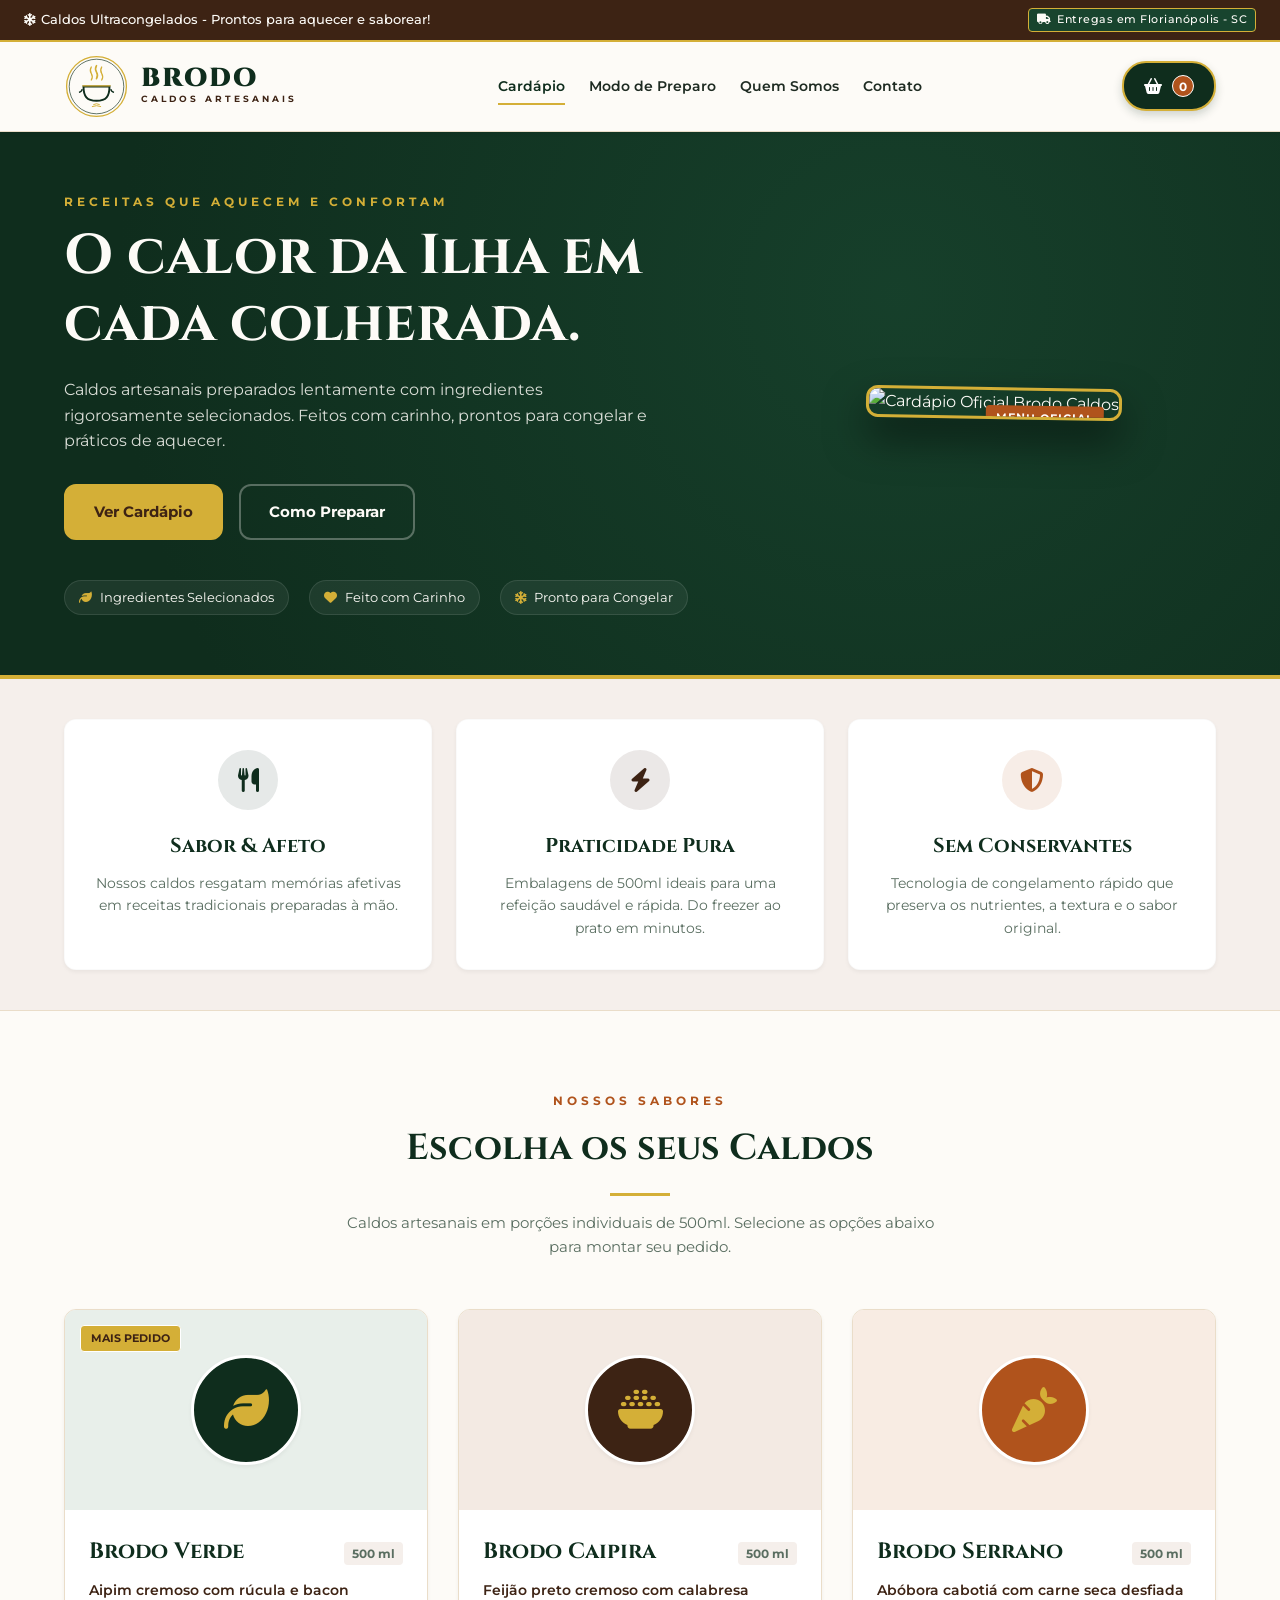
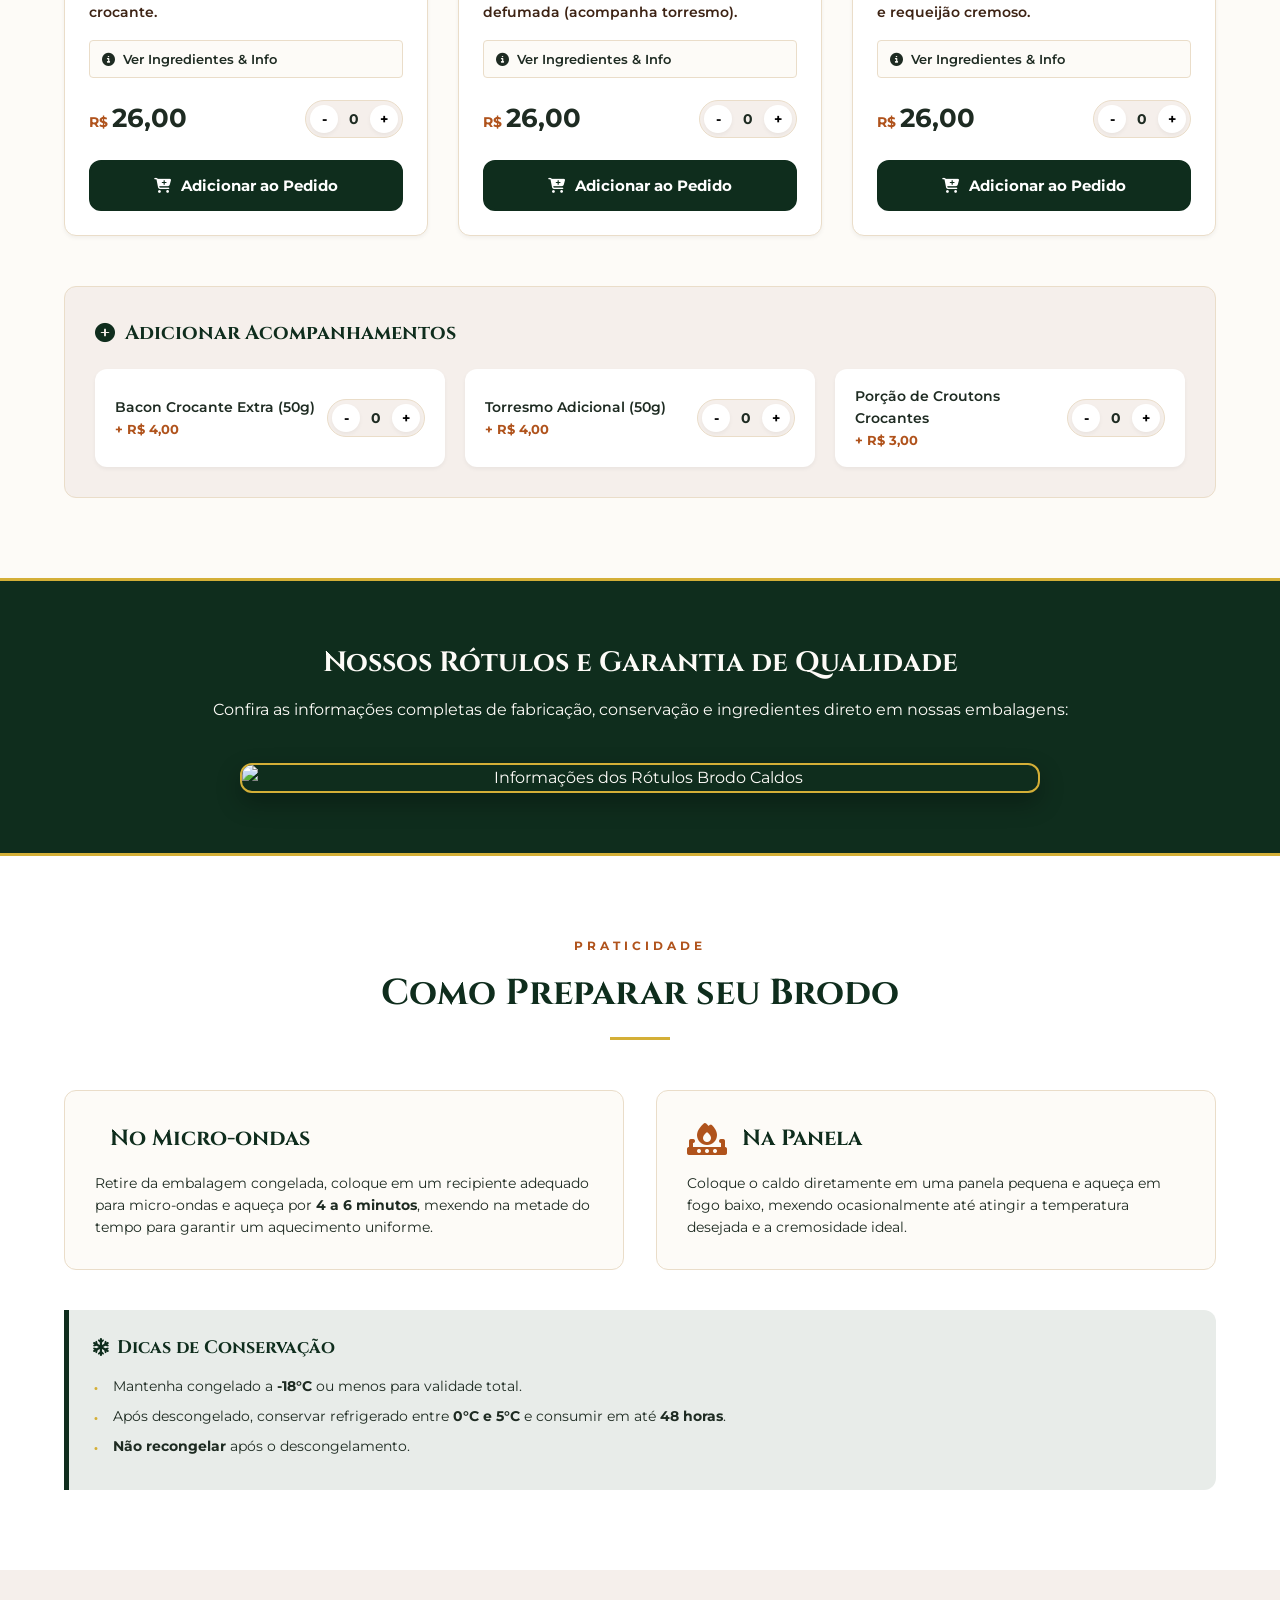
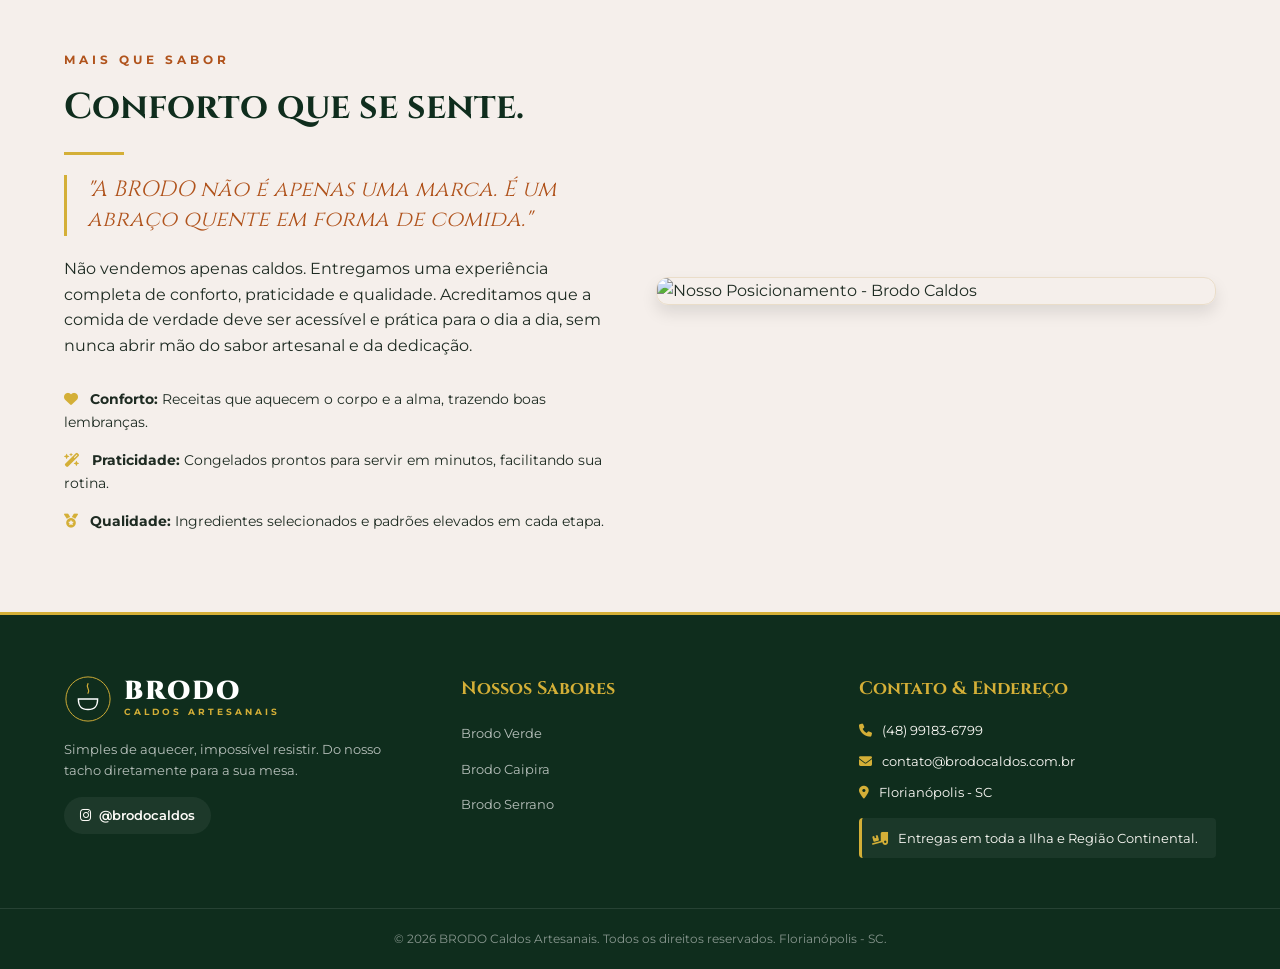
==== commit 8b170932: "Update contact phone number in footer" ====
--- a/index.html
+++ b/index.html
@@ -426,7 +426,7 @@
 
             <div class="footer-contact">
                 <h4>Contato & Endereço</h4>
-                <p><i class="fa-solid fa-phone text-gold"></i> (48) 99999-9999</p>
+                <p><i class="fa-solid fa-phone text-gold"></i> (48) 99183-6799</p>
                 <p><i class="fa-solid fa-envelope text-gold"></i> contato@brodocaldos.com.br</p>
                 <p><i class="fa-solid fa-location-dot text-gold"></i> Florianópolis - SC</p>
                 <p class="footer-taxa-info"><i class="fa-solid fa-truck-ramp-box text-gold"></i> Entregas em toda a Ilha e Região Continental.</p>
